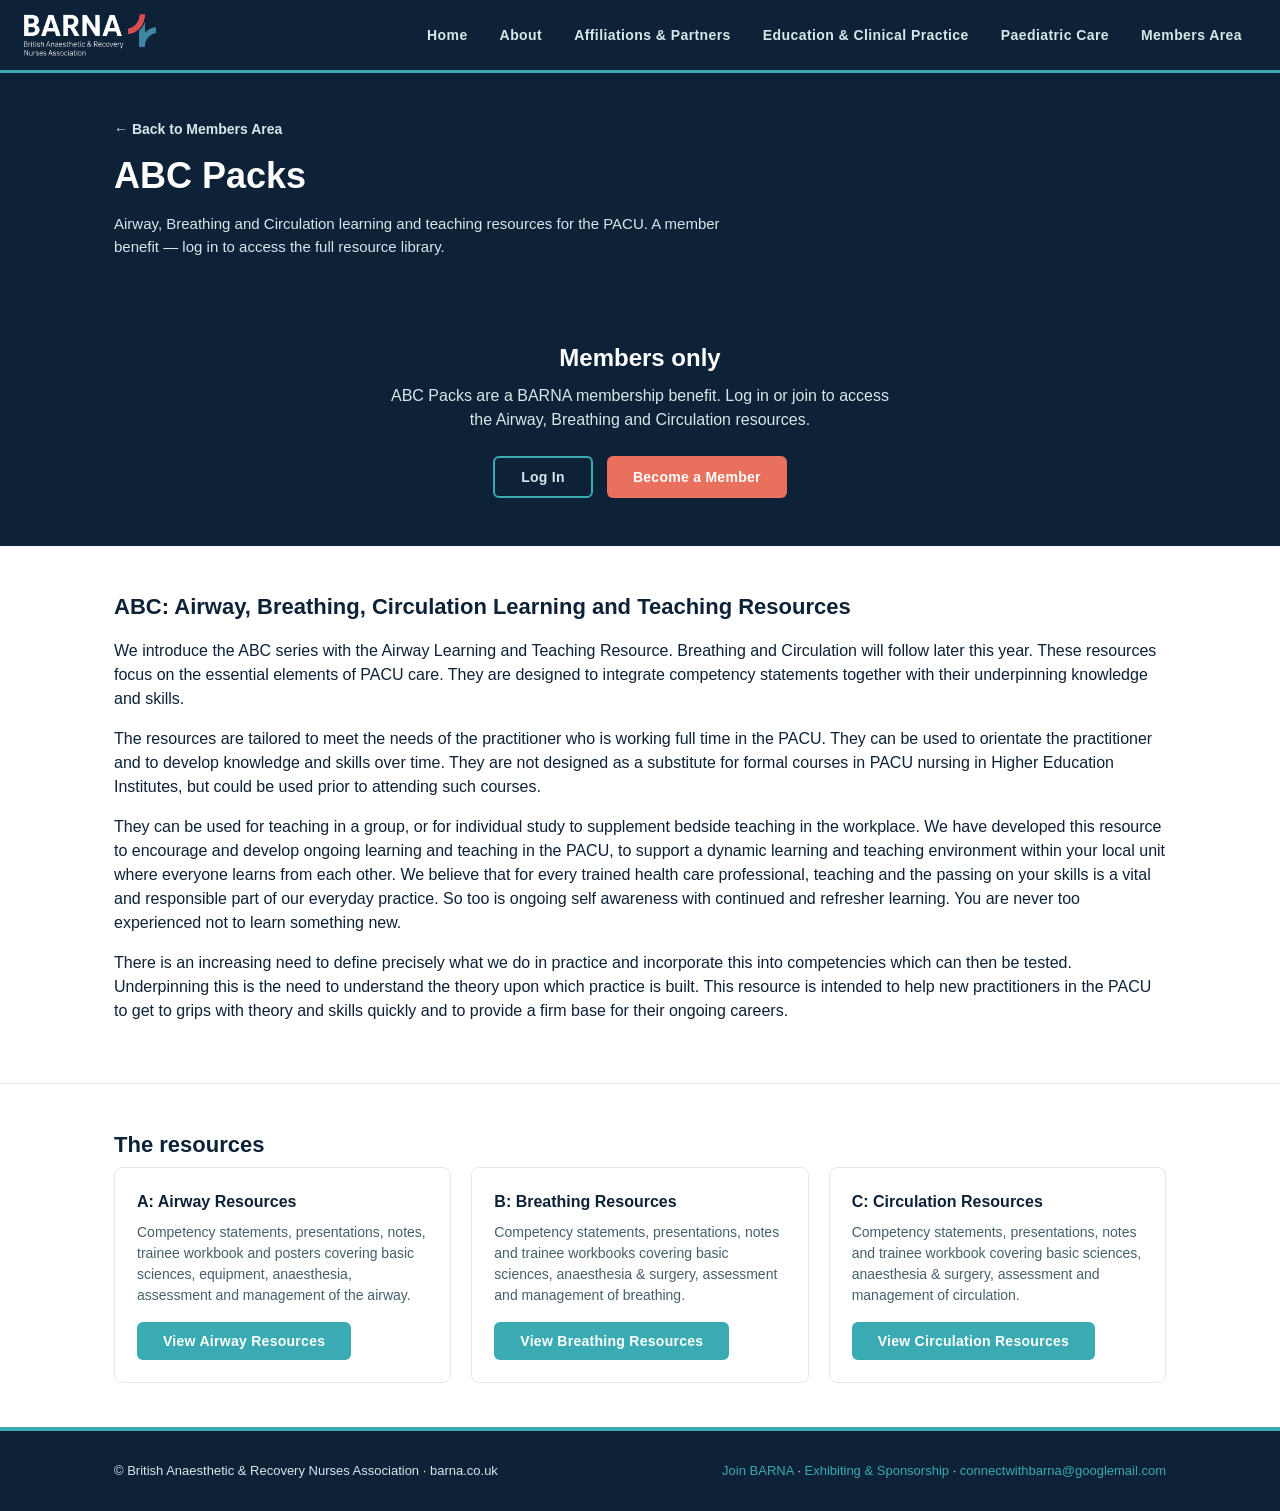
==== abc-packs.html @ 22eb6845 "Build ABC Packs, paediatric workbook and webinar archive in Members Area Migrates the remaining gate" ====
<!DOCTYPE html>
<html lang="en">
<head>
<meta charset="UTF-8">
<meta name="viewport" content="width=device-width, initial-scale=1.0">
<title>ABC Packs — BARNA</title>
<link rel="stylesheet" href="css/style.css">
<script data-memberstack-app="app_cmrummrg0005e0su88onb4fmk"
        src="https://static.memberstack.com/scripts/v2/memberstack.js"
        type="text/javascript">
</script>
</head>
<body>

<!-- ============ SHARED HEADER — paste identically at the top of every page ============ -->
<header class="site-header">
  <div class="nav-inner">
    <a class="logo-link" href="index.html">
      <img src="images/barna-logo.png" alt="BARNA — British Anaesthetic & Recovery Nurses Association">
    </a>
    <nav class="site-nav">
      <ul>
        <li><a href="index.html">Home</a></li>
        <li><a href="about.html">About</a></li>
        <li><a href="affiliations.html">Affiliations &amp; Partners</a></li>
        <li><a href="education-clinical.html">Education &amp; Clinical Practice</a></li>
        <li><a href="paediatric.html">Paediatric Care</a></li>
        <li><a href="members.html">Members Area</a></li>
      </ul>
    </nav>
  </div>
</header>
<!-- ============ END SHARED HEADER ============ -->

<section class="page-header">
  <div class="wrap">
    <p style="margin:0 0 8px;"><a href="members.html" style="color:var(--offwhite); font-weight:bold; font-size:14px;">&larr; Back to Members Area</a></p>
    <h1>ABC Packs</h1>
    <p class="lead">Airway, Breathing and Circulation learning and teaching resources for the PACU. A member benefit — log in to access the full resource library.</p>
  </div>
</section>

<!-- ============ LOGGED OUT ============ -->
<section class="cta-band" data-ms-content="!members">
  <div class="wrap">
    <h2>Members only</h2>
    <p style="color:var(--offwhite); max-width:520px; margin:0 auto 24px;">ABC Packs are a BARNA membership benefit. Log in or join to access the Airway, Breathing and Circulation resources.</p>
    <div class="cta-actions">
      <a href="#" data-ms-modal="login" data-ms-redirect="current-url" class="btn btn-outline">Log In</a>
      <a href="#" data-ms-modal="signup" data-ms-redirect="current-url" class="btn btn-coral">Become a Member</a>
    </div>
  </div>
</section>

<!-- ============ LOGGED IN ============ -->
<div data-ms-content="members">

  <section class="content-section">
    <div class="wrap">
      <h2>ABC: Airway, Breathing, Circulation Learning and Teaching Resources</h2>
      <p>We introduce the ABC series with the Airway Learning and Teaching Resource. Breathing and Circulation will follow later this year. These resources focus on the essential elements of PACU care. They are designed to integrate competency statements together with their underpinning knowledge and skills.</p>
      <p>The resources are tailored to meet the needs of the practitioner who is working full time in the PACU. They can be used to orientate the practitioner and to develop knowledge and skills over time. They are not designed as a substitute for formal courses in PACU nursing in Higher Education Institutes, but could be used prior to attending such courses.</p>
      <p>They can be used for teaching in a group, or for individual study to supplement bedside teaching in the workplace. We have developed this resource to encourage and develop ongoing learning and teaching in the PACU, to support a dynamic learning and teaching environment within your local unit where everyone learns from each other. We believe that for every trained health care professional, teaching and the passing on your skills is a vital and responsible part of our everyday practice. So too is ongoing self awareness with continued and refresher learning. You are never too experienced not to learn something new.</p>
      <p>There is an increasing need to define precisely what we do in practice and incorporate this into competencies which can then be tested. Underpinning this is the need to understand the theory upon which practice is built. This resource is intended to help new practitioners in the PACU to get to grips with theory and skills quickly and to provide a firm base for their ongoing careers.</p>
    </div>
  </section>

  <section class="content-section">
    <div class="wrap">
      <h2>The resources</h2>
      <div class="resource-grid">
        <div class="resource-card">
          <h4>A: Airway Resources</h4>
          <p>Competency statements, presentations, notes, trainee workbook and posters covering basic sciences, equipment, anaesthesia, assessment and management of the airway.</p>
          <a href="airway-grid.html" class="btn btn-teal">View Airway Resources</a>
        </div>
        <div class="resource-card">
          <h4>B: Breathing Resources</h4>
          <p>Competency statements, presentations, notes and trainee workbooks covering basic sciences, anaesthesia &amp; surgery, assessment and management of breathing.</p>
          <a href="breathing-grid.html" class="btn btn-teal">View Breathing Resources</a>
        </div>
        <div class="resource-card">
          <h4>C: Circulation Resources</h4>
          <p>Competency statements, presentations, notes and trainee workbook covering basic sciences, anaesthesia &amp; surgery, assessment and management of circulation.</p>
          <a href="circulation-grid.html" class="btn btn-teal">View Circulation Resources</a>
        </div>
      </div>
    </div>
  </section>

</div>

<!-- ============ SHARED FOOTER — paste identically at the bottom of every page ============ -->
<footer class="site-footer">
  <div class="wrap footer-inner">
    <div>&copy; British Anaesthetic &amp; Recovery Nurses Association &middot; barna.co.uk</div>
    <div>
      <a href="#" data-ms-modal="signup" data-ms-redirect="current-url">Join BARNA</a> &middot;
      <!-- EDIT: this links straight to Adela's email for exhibition/sponsorship enquiries -->
      <a href="mailto:adela@barna.co.uk">Exhibiting &amp; Sponsorship</a> &middot;
      <a href="mailto:connectwithbarna@googlemail.com">connectwithbarna@googlemail.com</a>
    </div>
  </div>
</footer>
<!-- ============ END SHARED FOOTER ============ -->

</body>
</html>
---- css/style.css ----
/* ============================================
   BARNA site — shared stylesheet
   Used by every page. Edit once here, and every
   page that links to this file updates together.
   ============================================ */

:root {
  --navy: #0D2137;
  --navy-light: #16324c;
  --teal: #3AABB2;
  --coral: #E8705C;
  --offwhite: #D4E8EA;
  --font: Calibri, "Trebuchet MS", Arial, sans-serif;
  --max-width: 1100px;
}

* { box-sizing: border-box; }

body {
  margin: 0;
  font-family: var(--font);
  background: #ffffff;
  color: var(--navy);
  line-height: 1.5;
}

img { max-width: 100%; display: block; }

a { color: inherit; text-decoration: none; }

.wrap {
  max-width: var(--max-width);
  margin: 0 auto;
  padding: 0 24px;
}

/* ---------- Top bar ---------- */
.topbar {
  background: var(--coral);
  color: #fff;
  font-size: 13px;
  letter-spacing: 0.06em;
  text-align: center;
  padding: 6px 12px;
}

/* ---------- Header / nav ---------- */
header.site-header {
  background: var(--navy);
  border-bottom: 3px solid var(--teal);
}

.nav-inner {
  display: flex;
  align-items: center;
  justify-content: space-between;
  flex-wrap: wrap;
  gap: 16px;
  padding: 14px 24px;
}

.logo-link img { height: 42px; width: auto; }

nav.site-nav ul {
  list-style: none;
  display: flex;
  flex-wrap: wrap;
  gap: 4px;
  margin: 0;
  padding: 0;
}

nav.site-nav a {
  display: inline-block;
  color: var(--offwhite);
  font-weight: bold;
  font-size: 14px;
  letter-spacing: 0.03em;
  padding: 10px 14px;
  border-radius: 4px;
  transition: background 0.15s ease;
}

nav.site-nav a:hover,
nav.site-nark a:focus-visible {
  background: rgba(255,255,255,0.1);
}

nav.site-nav a.current {
  color: #fff;
  border-bottom: 2px solid var(--coral);
}

/* ---------- Buttons ---------- */
.btn {
  display: inline-flex;
  align-items: center;
  justify-content: center;
  line-height: 1;
  padding: 12px 26px;
  border-radius: 6px;
  font-weight: bold;
  font-size: 14px;
  letter-spacing: 0.02em;
  border: none;
  cursor: pointer;
}
.btn-coral { background: var(--coral); color: #fff; }
.btn-teal  { background: var(--teal);  color: #fff; }
.btn-outline {
  background: transparent;
  color: var(--offwhite);
  border: 2px solid var(--teal);
}
.btn:hover { filter: brightness(1.08); }

/* ---------- Hero ---------- */
.hero {
  position: relative;
  background: var(--navy);
  color: #fff;
  padding: 70px 0 60px;
  overflow: hidden;
}
.hero::before {
  content: "";
  position: absolute;
  inset: 0;
  background: url("../images/skyline.jpg") center / cover;
  opacity: 0.18;
  filter: grayscale(60%) saturate(70%);
}
.hero .wrap { position: relative; z-index: 1; }
.hero-eyebrow {
  color: var(--teal);
  font-weight: bold;
  letter-spacing: 0.12em;
  font-size: 13px;
  margin-bottom: 10px;
}
.hero h1 {
  font-size: clamp(28px, 4vw, 44px);
  margin: 0 0 14px;
}
.hero p.lead {
  color: var(--offwhite);
  max-width: 640px;
  font-size: 17px;
  margin: 0 0 26px;
}
.hero .hero-actions { display: flex; gap: 12px; flex-wrap: wrap; }

/* ---------- Notices ---------- */
.notices {
  background: #F7FAFB;
  padding: 36px 0;
  border-bottom: 1px solid #e2e8ea;
}
.notice-card {
  background: var(--navy);
  color: #fff;
  border-radius: 8px;
  padding: 22px 26px;
  display: flex;
  justify-content: space-between;
  align-items: center;
  flex-wrap: wrap;
  gap: 16px;
}
.notice-card .label {
  color: var(--teal);
  font-weight: bold;
  font-size: 12px;
  letter-spacing: 0.1em;
  margin-bottom: 6px;
}
.notice-card > div > h3 { margin: 0 0 6px; font-size: 19px; color: #fff; }
.notice-card p { margin: 0; color: var(--offwhite); font-size: 14px; }

/* ---------- Section basics ---------- */
section { padding: 56px 0; }
.section-title {
  font-size: 26px;
  margin: 0 0 8px;
  color: var(--navy);
}
.section-divider {
  width: 60px;
  height: 3px;
  background: var(--coral);
  margin-bottom: 30px;
  border: none;
}

/* ---------- Stats ---------- */
.stats-grid {
  display: grid;
  grid-template-columns: repeat(4, 1fr);
  gap: 20px;
}
.stat-card {
  background: #F2F7F8;
  border-radius: 8px;
  padding: 22px;
  text-align: center;
}
.stat-card .big { font-size: 30px; font-weight: bold; color: var(--teal); }
.stat-card .small { font-size: 13px; color: var(--navy); margin-top: 4px; }

/* ---------- Resource / download cards ---------- */
.resource-grid {
  display: grid;
  grid-template-columns: repeat(auto-fit, minmax(220px, 1fr));
  gap: 20px;
}
.resource-card {
  border: 1px solid #e2e8ea;
  border-radius: 8px;
  padding: 22px;
}
.resource-card h4 { margin: 0 0 8px; }
.resource-card p { color: #45606b; font-size: 14px; margin: 0 0 16px; }

/* ---------- CTA band ---------- */
.cta-band {
  background: var(--navy);
  color: #fff;
  text-align: center;
  padding: 48px 0;
}
.cta-band h2 { margin: 0 0 8px; }
.cta-price { font-size: 20px; font-weight: bold; color: var(--offwhite); margin: 0 0 24px; }

/* ---------- Webinar archive cards (Members Area) ---------- */
.webinar-list {
  display: flex;
  flex-direction: column;
  gap: 16px;
  margin-top: 18px;
}
.webinar-card {
  border: 1px solid #e2e8ea;
  border-radius: 8px;
  padding: 20px 22px;
}
.webinar-card-head {
  display: flex;
  justify-content: space-between;
  align-items: center;
  gap: 12px;
  flex-wrap: wrap;
  margin-bottom: 10px;
}
.webinar-date {
  color: var(--teal);
  font-weight: bold;
  font-size: 12px;
  letter-spacing: 0.05em;
  text-transform: uppercase;
}
.webinar-access {
  display: inline-block;
  font-size: 11px;
  font-weight: bold;
  letter-spacing: 0.03em;
  padding: 3px 11px;
  border-radius: 999px;
  white-space: nowrap;
}
.webinar-access--done { background: #eef2f3; color: #45606b; }
.webinar-card h3 { margin: 0 0 4px; font-size: 17px; color: var(--navy); }
.webinar-speaker { color: var(--navy); font-size: 13px; font-weight: bold; margin: 0 0 10px; }
.webinar-card p { color: #45606b; font-size: 14px; margin: 0; }
.webinar-links a { color: var(--teal); font-weight: bold; font-size: 14px; margin-right: 20px; }

/* ---------- Earlier resources (secondary, plain list) ---------- */
.earlier-resources {
  margin-top: 36px;
  padding-top: 26px;
  border-top: 1px solid #e2e8ea;
}
.earlier-resources h3 { font-size: 15px; color: var(--navy); margin: 0 0 6px; }
.earlier-resources .earlier-note { font-size: 13px; color: #45606b; margin: 0 0 12px; }
.earlier-resources ul { margin: 0; padding-left: 20px; }
.earlier-resources li { color: #45606b; font-size: 14px; margin-bottom: 6px; }
.cta-benefits {
  list-style: none;
  display: inline-block;
  text-align: left;
  padding: 0;
  margin: 0 0 30px;
}
.cta-benefits li {
  position: relative;
  padding-left: 24px;
  margin-bottom: 10px;
  color: var(--offwhite);
  font-size: 15px;
}
.cta-benefits li::before {
  content: "✓";
  position: absolute;
  left: 0;
  color: var(--teal);
  font-weight: bold;
}
.cta-actions { display: flex; justify-content: center; gap: 14px; flex-wrap: wrap; }

.promo-code-line { margin: 0 0 24px; font-size: 15px; color: var(--offwhite); }
.promo-code {
  display: inline-block;
  background: var(--teal);
  color: var(--navy);
  font-weight: bold;
  letter-spacing: 0.04em;
  padding: 3px 10px;
  border-radius: 6px;
  margin: 0 2px;
}

/* ---------- Content pages (About / Education & Clinical Practice) ---------- */
.page-header {
  background: var(--navy);
  color: #fff;
  padding: 44px 0 34px;
}
.page-header h1 { margin: 0 0 10px; font-size: clamp(26px, 3.4vw, 36px); }
.page-header p.lead { color: var(--offwhite); max-width: 640px; margin: 0; font-size: 15px; }
.header-login { margin: 20px 0 0; text-align: center; }

.jump-nav {
  display: flex;
  flex-wrap: wrap;
  gap: 8px;
  margin-top: 22px;
  padding: 0;
  list-style: none;
}
.jump-nav a {
  display: inline-block;
  font-size: 13px;
  font-weight: bold;
  padding: 7px 14px;
  border-radius: 999px;
  border: 1px solid var(--teal);
  color: var(--offwhite);
}
.jump-nav a:hover { background: rgba(255,255,255,0.1); }

.content-section { padding: 44px 0; border-bottom: 1px solid #e2e8ea; }
.content-section:last-of-type { border-bottom: none; }
.content-section h2 { font-size: 22px; margin: 0 0 6px; color: var(--navy); }
.content-section h3 { font-size: 17px; margin: 28px 0 6px; color: var(--navy); }
.content-section > p { color: #45606b; font-size: 15px; max-width: 720px; }

.aims-list, .doc-list, .affiliation-list {
  list-style: none;
  padding: 0;
  margin: 16px 0 0;
  display: grid;
  gap: 10px;
}
.aims-list li, .doc-list li, .affiliation-list li {
  border: 1px solid #e2e8ea;
  border-radius: 8px;
  padding: 14px 16px;
  font-size: 14px;
  color: var(--navy);
}
.doc-list li a, .affiliation-list li a { color: var(--teal); font-weight: bold; }
.doc-list .doc-meta, .affiliation-list .affil-meta { display: block; color: #45606b; font-size: 13px; margin-top: 4px; }

.affiliation-list li { display: flex; align-items: flex-start; gap: 14px; }
.affil-badge {
  flex: none;
  width: 60px;
  height: 42px;
  border-radius: 6px;
  background: var(--navy);
  color: var(--offwhite);
  display: flex;
  align-items: center;
  justify-content: center;
  text-align: center;
  font-weight: bold;
  font-size: 12px;
  letter-spacing: 0.01em;
  line-height: 1.1;
}
.affil-body { flex: 1; }

@media (max-width: 480px) {
  .affil-badge { width: 48px; height: 36px; font-size: 11px; }
}
.affil-badge--logo {
  width: auto;
  max-width: 140px;
  background: #fff;
  border: 1px solid #e2e8ea;
  padding: 6px 10px;
}
.affil-badge--logo img { width: auto; max-width: 100%; max-height: 100%; object-fit: contain; }

.team-grid {
  display: grid;
  grid-template-columns: repeat(3, 1fr);
  gap: 4px 24px;
  margin-top: 18px;
  list-style: none;
  padding: 0;
}
.team-grid li {
  font-size: 14px;
  padding: 9px 0;
  border-bottom: 1px solid #eef2f3;
}
.team-grid .role { display: block; color: #45606b; font-size: 13px; margin-top: 2px; }

table.data-table { width: 100%; border-collapse: collapse; margin-top: 18px; font-size: 14px; }
table.data-table th, table.data-table td { text-align: left; padding: 10px 12px; border-bottom: 1px solid #e2e8ea; }
table.data-table th {
  color: var(--navy);
  font-size: 12px;
  letter-spacing: 0.05em;
  text-transform: uppercase;
}

.faq-item {
  border: 1px solid #e2e8ea;
  border-radius: 8px;
  margin-top: 12px;
  padding: 4px 16px;
}
.faq-item summary { cursor: pointer; font-weight: bold; padding: 12px 0; color: var(--navy); }
.faq-item p { margin: 0 0 14px; }

.needs-content {
  display: inline-block;
  background: #FFF3D6;
  border: 1px solid #E8C468;
  color: #7A5B12;
  font-size: 12px;
  font-weight: bold;
  letter-spacing: 0.03em;
  padding: 3px 10px;
  border-radius: 999px;
  margin: 10px 0 0;
}

@media (max-width: 720px) {
  .team-grid { grid-template-columns: 1fr 1fr; }
}
@media (max-width: 480px) {
  .team-grid { grid-template-columns: 1fr; }
}

/* ---------- Footer ---------- */
footer.site-footer {
  background: var(--navy);
  border-top: 4px solid var(--teal);
  color: var(--offwhite);
  padding: 30px 0;
  font-size: 13px;
}
.footer-inner {
  display: flex;
  justify-content: space-between;
  flex-wrap: wrap;
  gap: 10px;
}
.footer-inner a { color: var(--teal); }

/* ---------- Responsive ---------- */
@media (max-width: 720px) {
  .stats-grid { grid-template-columns: 1fr 1fr; }
  .nav-inner { flex-direction: column; align-items: flex-start; }
}
@media (max-width: 480px) {
  .stats-grid { grid-template-columns: 1fr; }
}
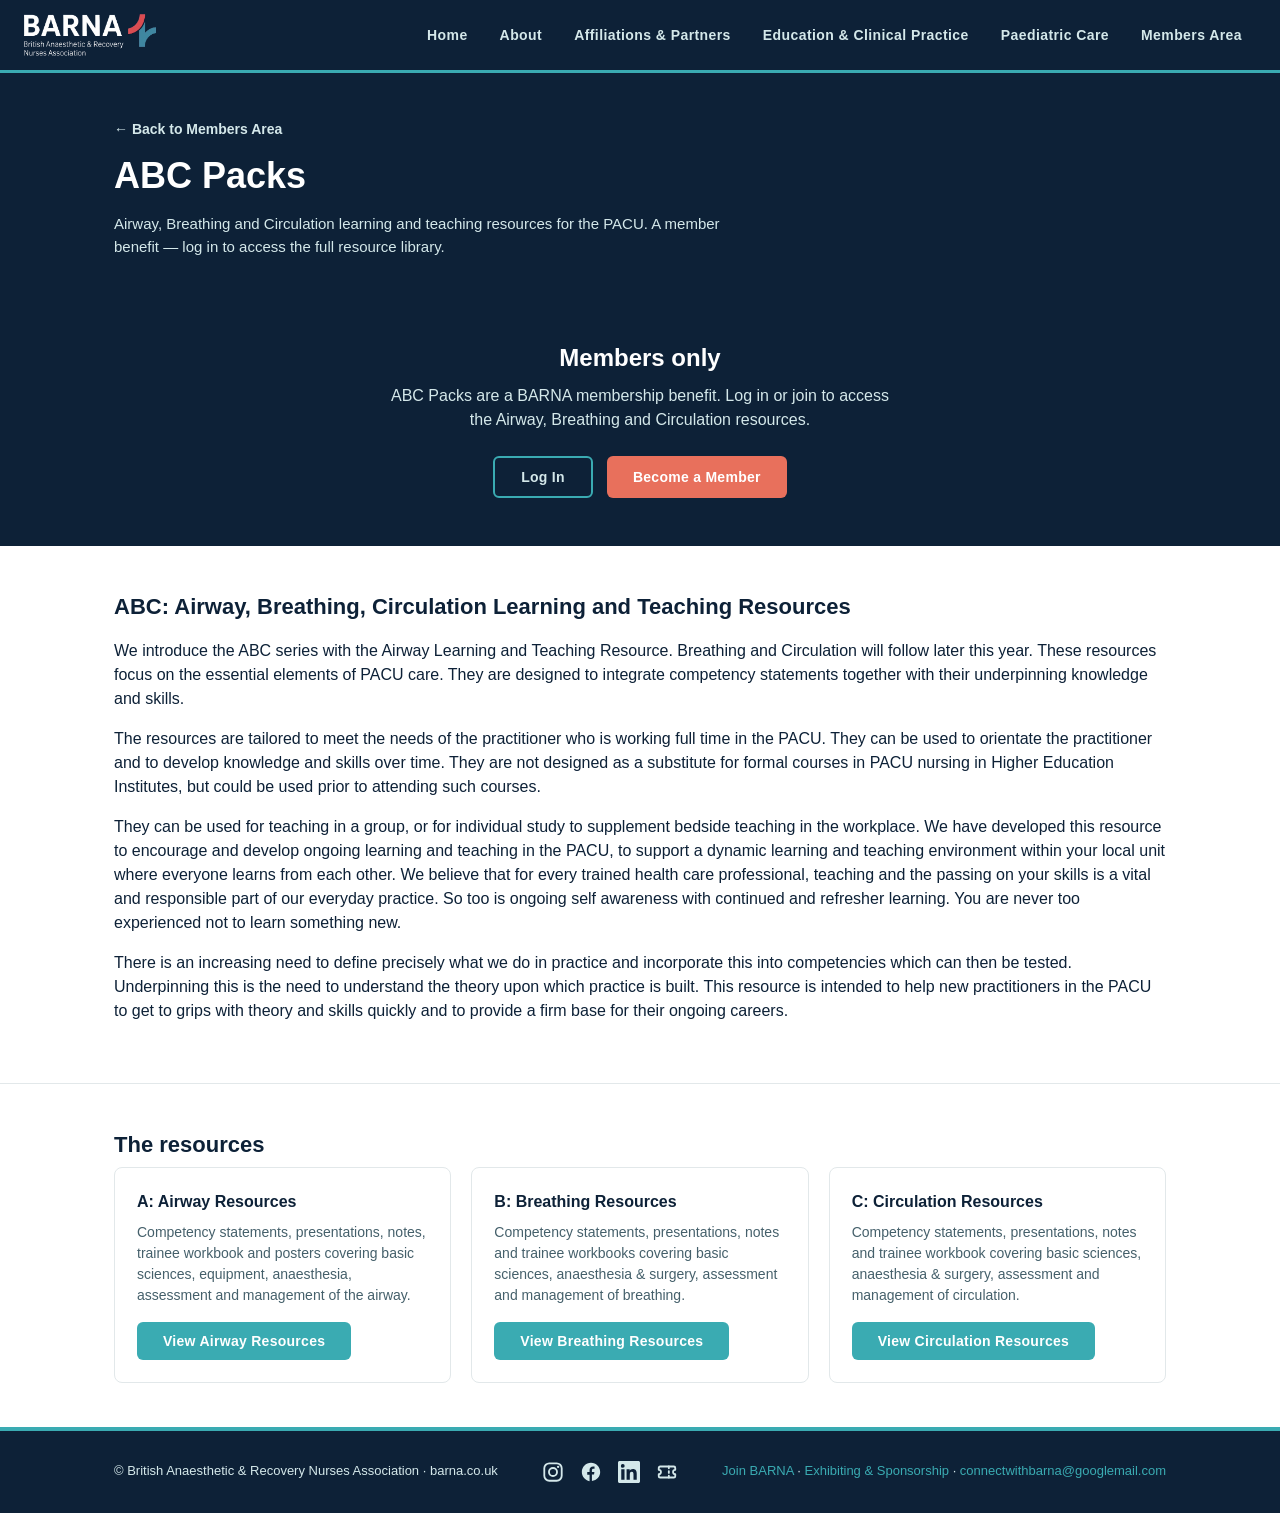
==== commit 62a2848f: "Add social links (Instagram, Facebook, LinkedIn, Eventbrite) to footer Inline SVG icons in the share" ====
--- a/abc-packs.html
+++ b/abc-packs.html
@@ -41,19 +41,19 @@
 </section>
 
 <!-- ============ LOGGED OUT ============ -->
-<section class="cta-band" data-ms-content="!members">
+<section class="cta-band" data-ms-content="!barna-members-area">
   <div class="wrap">
     <h2>Members only</h2>
     <p style="color:var(--offwhite); max-width:520px; margin:0 auto 24px;">ABC Packs are a BARNA membership benefit. Log in or join to access the Airway, Breathing and Circulation resources.</p>
     <div class="cta-actions">
       <a href="#" data-ms-modal="login" data-ms-redirect="current-url" class="btn btn-outline">Log In</a>
-      <a href="#" data-ms-modal="signup" data-ms-redirect="current-url" class="btn btn-coral">Become a Member</a>
+      <a href="#" data-ms-modal="signup" data-ms-price:add="prc_annual-barna-membership-3y5t08ng" data-ms-redirect="current-url" class="btn btn-coral">Become a Member</a>
     </div>
   </div>
 </section>
 
 <!-- ============ LOGGED IN ============ -->
-<div data-ms-content="members">
+<div data-ms-content="barna-members-area">
 
   <section class="content-section">
     <div class="wrap">
@@ -94,10 +94,39 @@
 <footer class="site-footer">
   <div class="wrap footer-inner">
     <div>&copy; British Anaesthetic &amp; Recovery Nurses Association &middot; barna.co.uk</div>
+
+    <!-- Social links — icons are inline SVG so there are no extra image files
+         to load and they inherit the brand colours from css/style.css -->
+    <div class="footer-social">
+      <a href="https://www.instagram.com/barnauknurses" target="_blank" rel="noopener" aria-label="BARNA on Instagram" title="Instagram">
+        <svg viewBox="0 0 24 24" aria-hidden="true" focusable="false" fill="none" stroke="currentColor" stroke-width="2">
+          <rect x="2.5" y="2.5" width="19" height="19" rx="5.5"/>
+          <circle cx="12" cy="12" r="4.4"/>
+          <circle cx="17.6" cy="6.4" r="1.3" fill="currentColor" stroke="none"/>
+        </svg>
+      </a>
+      <a href="https://www.facebook.com/share/1EL6rZkJUF/" target="_blank" rel="noopener" aria-label="BARNA on Facebook" title="Facebook">
+        <svg viewBox="0 0 24 24" aria-hidden="true" focusable="false" fill="currentColor">
+          <path d="M22 12.06C22 6.5 17.52 2 12 2S2 6.5 2 12.06c0 5 3.66 9.15 8.44 9.94v-7.03H7.9v-2.9h2.54V9.85c0-2.51 1.49-3.9 3.77-3.9.78 0 1.63.14 1.63.14v2.46h-1.24c-1.22 0-1.6.76-1.6 1.54v1.85h2.72l-.43 2.9h-2.29v7.03C18.34 21.21 22 17.06 22 12.06Z"/>
+        </svg>
+      </a>
+      <a href="https://www.linkedin.com/company/barna-british-anaesthetic-recovery-nurses-association/" target="_blank" rel="noopener" aria-label="BARNA on LinkedIn" title="LinkedIn">
+        <svg viewBox="0 0 24 24" aria-hidden="true" focusable="false" fill="currentColor">
+          <path d="M20.45 20.45h-3.56v-5.57c0-1.33-.03-3.04-1.85-3.04-1.86 0-2.14 1.45-2.14 2.94v5.67H9.35V9h3.41v1.56h.05c.47-.9 1.63-1.85 3.36-1.85 3.6 0 4.27 2.37 4.27 5.45v6.29ZM5.34 7.43a2.07 2.07 0 1 1 0-4.13 2.07 2.07 0 0 1 0 4.13Zm1.78 13.02H3.55V9h3.57v11.45ZM22.22 0H1.77C.79 0 0 .77 0 1.72v20.56C0 23.23.79 24 1.77 24h20.45c.98 0 1.78-.77 1.78-1.72V1.72C24 .77 23.2 0 22.22 0Z"/>
+        </svg>
+      </a>
+      <a href="https://www.eventbrite.com/o/british-anaesthetic-recovery-nurses-association-113028693951" target="_blank" rel="noopener" aria-label="BARNA events on Eventbrite" title="Eventbrite">
+        <svg viewBox="0 0 24 24" aria-hidden="true" focusable="false" fill="none" stroke="currentColor" stroke-width="2" stroke-linejoin="round">
+          <path d="M3 7.5A1.5 1.5 0 0 1 4.5 6h15A1.5 1.5 0 0 1 21 7.5v2.1a2.4 2.4 0 0 0 0 4.8v2.1a1.5 1.5 0 0 1-1.5 1.5h-15A1.5 1.5 0 0 1 3 16.5v-2.1a2.4 2.4 0 0 0 0-4.8V7.5Z"/>
+          <path d="M14 6v2M14 11v2M14 16v2" stroke-linecap="round"/>
+        </svg>
+      </a>
+    </div>
+
     <div>
-      <a href="#" data-ms-modal="signup" data-ms-redirect="current-url">Join BARNA</a> &middot;
-      <!-- EDIT: this links straight to Adela's email for exhibition/sponsorship enquiries -->
-      <a href="mailto:adela@barna.co.uk">Exhibiting &amp; Sponsorship</a> &middot;
+      <a href="#" data-ms-modal="signup" data-ms-price:add="prc_annual-barna-membership-3y5t08ng" data-ms-redirect="current-url">Join BARNA</a> &middot;
+      <!-- links straight to Adela's email for exhibition/sponsorship enquiries -->
+      <a href="mailto:danciuadela@gmail.com">Exhibiting &amp; Sponsorship</a> &middot;
       <a href="mailto:connectwithbarna@googlemail.com">connectwithbarna@googlemail.com</a>
     </div>
   </div>
--- a/css/style.css
+++ b/css/style.css
@@ -231,26 +231,7 @@
 .cta-band h2 { margin: 0 0 8px; }
 .cta-price { font-size: 20px; font-weight: bold; color: var(--offwhite); margin: 0 0 24px; }
 
-/* ---------- Webinar archive cards (Members Area) ---------- */
-.webinar-list {
-  display: flex;
-  flex-direction: column;
-  gap: 16px;
-  margin-top: 18px;
-}
-.webinar-card {
-  border: 1px solid #e2e8ea;
-  border-radius: 8px;
-  padding: 20px 22px;
-}
-.webinar-card-head {
-  display: flex;
-  justify-content: space-between;
-  align-items: center;
-  gap: 12px;
-  flex-wrap: wrap;
-  margin-bottom: 10px;
-}
+/* ---------- Webinar shared bits (Members Area) ---------- */
 .webinar-date {
   color: var(--teal);
   font-weight: bold;
@@ -258,31 +239,65 @@
   letter-spacing: 0.05em;
   text-transform: uppercase;
 }
-.webinar-access {
+.webinar-speaker { color: var(--navy); font-size: 13px; font-weight: bold; margin: 0 0 6px; }
+.webinar-links { margin-top: 8px; }
+.webinar-links a { color: var(--teal); font-weight: bold; font-size: 14px; margin-right: 20px; }
+
+/* ---------- Webinar recordings & resources (things you can watch/download) ---------- */
+.recording-list {
+  list-style: none;
+  padding: 0;
+  margin: 18px 0 0;
+  display: grid;
+  gap: 10px;
+}
+.recording-list li {
+  border: 1px solid #e2e8ea;
+  border-radius: 8px;
+  padding: 14px 16px;
+  font-size: 15px;
+  color: var(--navy);
+}
+.recording-list .recording-speaker {
+  display: block;
+  color: #45606b;
+  font-size: 13px;
+  margin-top: 2px;
+}
+
+/* ---------- Past webinar archive (collapsed by default to keep the page short) ---------- */
+.webinar-archive {
+  display: grid;
+  gap: 8px;
+  margin-top: 18px;
+}
+.webinar-archive details {
+  border: 1px solid #e2e8ea;
+  border-radius: 8px;
+  padding: 0 16px;
+}
+.webinar-archive summary {
+  cursor: pointer;
+  padding: 12px 0;
+  color: var(--navy);
+  font-size: 15px;
+  font-weight: bold;
+}
+.webinar-archive summary .webinar-date { display: block; margin-bottom: 3px; }
+.webinar-archive .archive-tag {
   display: inline-block;
+  background: var(--teal);
+  color: #fff;
   font-size: 11px;
   font-weight: bold;
   letter-spacing: 0.03em;
-  padding: 3px 11px;
+  padding: 2px 9px;
   border-radius: 999px;
+  margin-left: 6px;
   white-space: nowrap;
 }
-.webinar-access--done { background: #eef2f3; color: #45606b; }
-.webinar-card h3 { margin: 0 0 4px; font-size: 17px; color: var(--navy); }
-.webinar-speaker { color: var(--navy); font-size: 13px; font-weight: bold; margin: 0 0 10px; }
-.webinar-card p { color: #45606b; font-size: 14px; margin: 0; }
-.webinar-links a { color: var(--teal); font-weight: bold; font-size: 14px; margin-right: 20px; }
-
-/* ---------- Earlier resources (secondary, plain list) ---------- */
-.earlier-resources {
-  margin-top: 36px;
-  padding-top: 26px;
-  border-top: 1px solid #e2e8ea;
-}
-.earlier-resources h3 { font-size: 15px; color: var(--navy); margin: 0 0 6px; }
-.earlier-resources .earlier-note { font-size: 13px; color: #45606b; margin: 0 0 12px; }
-.earlier-resources ul { margin: 0; padding-left: 20px; }
-.earlier-resources li { color: #45606b; font-size: 14px; margin-bottom: 6px; }
+.webinar-archive .archive-body { padding: 0 0 14px; }
+.webinar-archive .archive-body p { color: #45606b; font-size: 14px; margin: 0; }
 .cta-benefits {
   list-style: none;
   display: inline-block;
@@ -305,6 +320,8 @@
   font-weight: bold;
 }
 .cta-actions { display: flex; justify-content: center; gap: 14px; flex-wrap: wrap; }
+.cta-student { margin: 0 0 22px; font-size: 15px; color: var(--offwhite); }
+.cta-student a { color: var(--teal); font-weight: bold; }
 
 .promo-code-line { margin: 0 0 24px; font-size: 15px; color: var(--offwhite); }
 .promo-code {
@@ -470,6 +487,28 @@
 }
 .footer-inner a { color: var(--teal); }
 
+/* Social icons — inline SVG, so they take their colour from the link */
+.footer-social {
+  display: flex;
+  align-items: center;
+  gap: 16px;
+}
+.footer-social a {
+  display: inline-flex;
+  line-height: 0;
+  color: var(--offwhite);
+  transition: color .15s ease, transform .15s ease;
+}
+.footer-social a:hover,
+.footer-social a:focus-visible {
+  color: var(--coral);
+  transform: translateY(-2px);
+}
+.footer-social svg {
+  width: 22px;
+  height: 22px;
+}
+
 /* ---------- Responsive ---------- */
 @media (max-width: 720px) {
   .stats-grid { grid-template-columns: 1fr 1fr; }
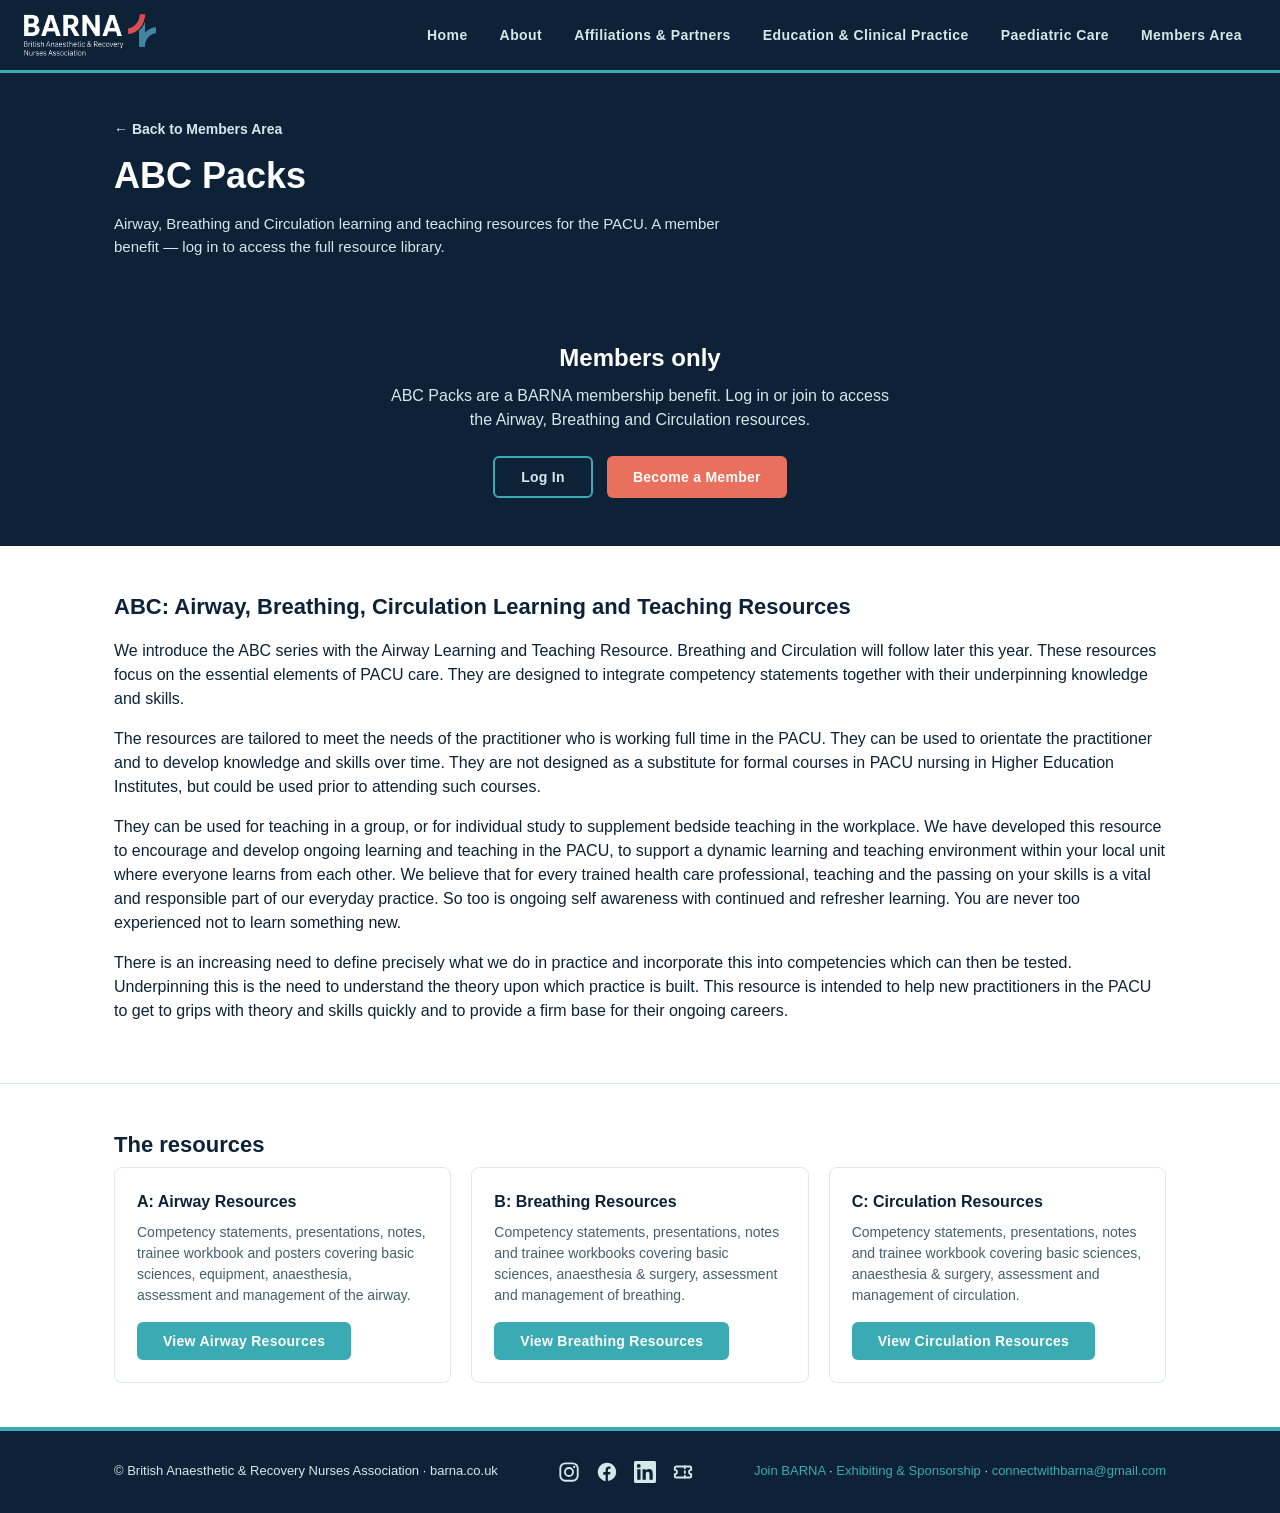
==== commit f023036f: "Add missing member-resources bullet to homepage; use gmail.com for contact address The homepage CTA " ====
--- a/abc-packs.html
+++ b/abc-packs.html
@@ -127,7 +127,7 @@
       <a href="#" data-ms-modal="signup" data-ms-price:add="prc_annual-barna-membership-3y5t08ng" data-ms-redirect="current-url">Join BARNA</a> &middot;
       <!-- links straight to Adela's email for exhibition/sponsorship enquiries -->
       <a href="mailto:danciuadela@gmail.com">Exhibiting &amp; Sponsorship</a> &middot;
-      <a href="mailto:connectwithbarna@googlemail.com">connectwithbarna@googlemail.com</a>
+      <a href="mailto:connectwithbarna@gmail.com">connectwithbarna@gmail.com</a>
     </div>
   </div>
 </footer>
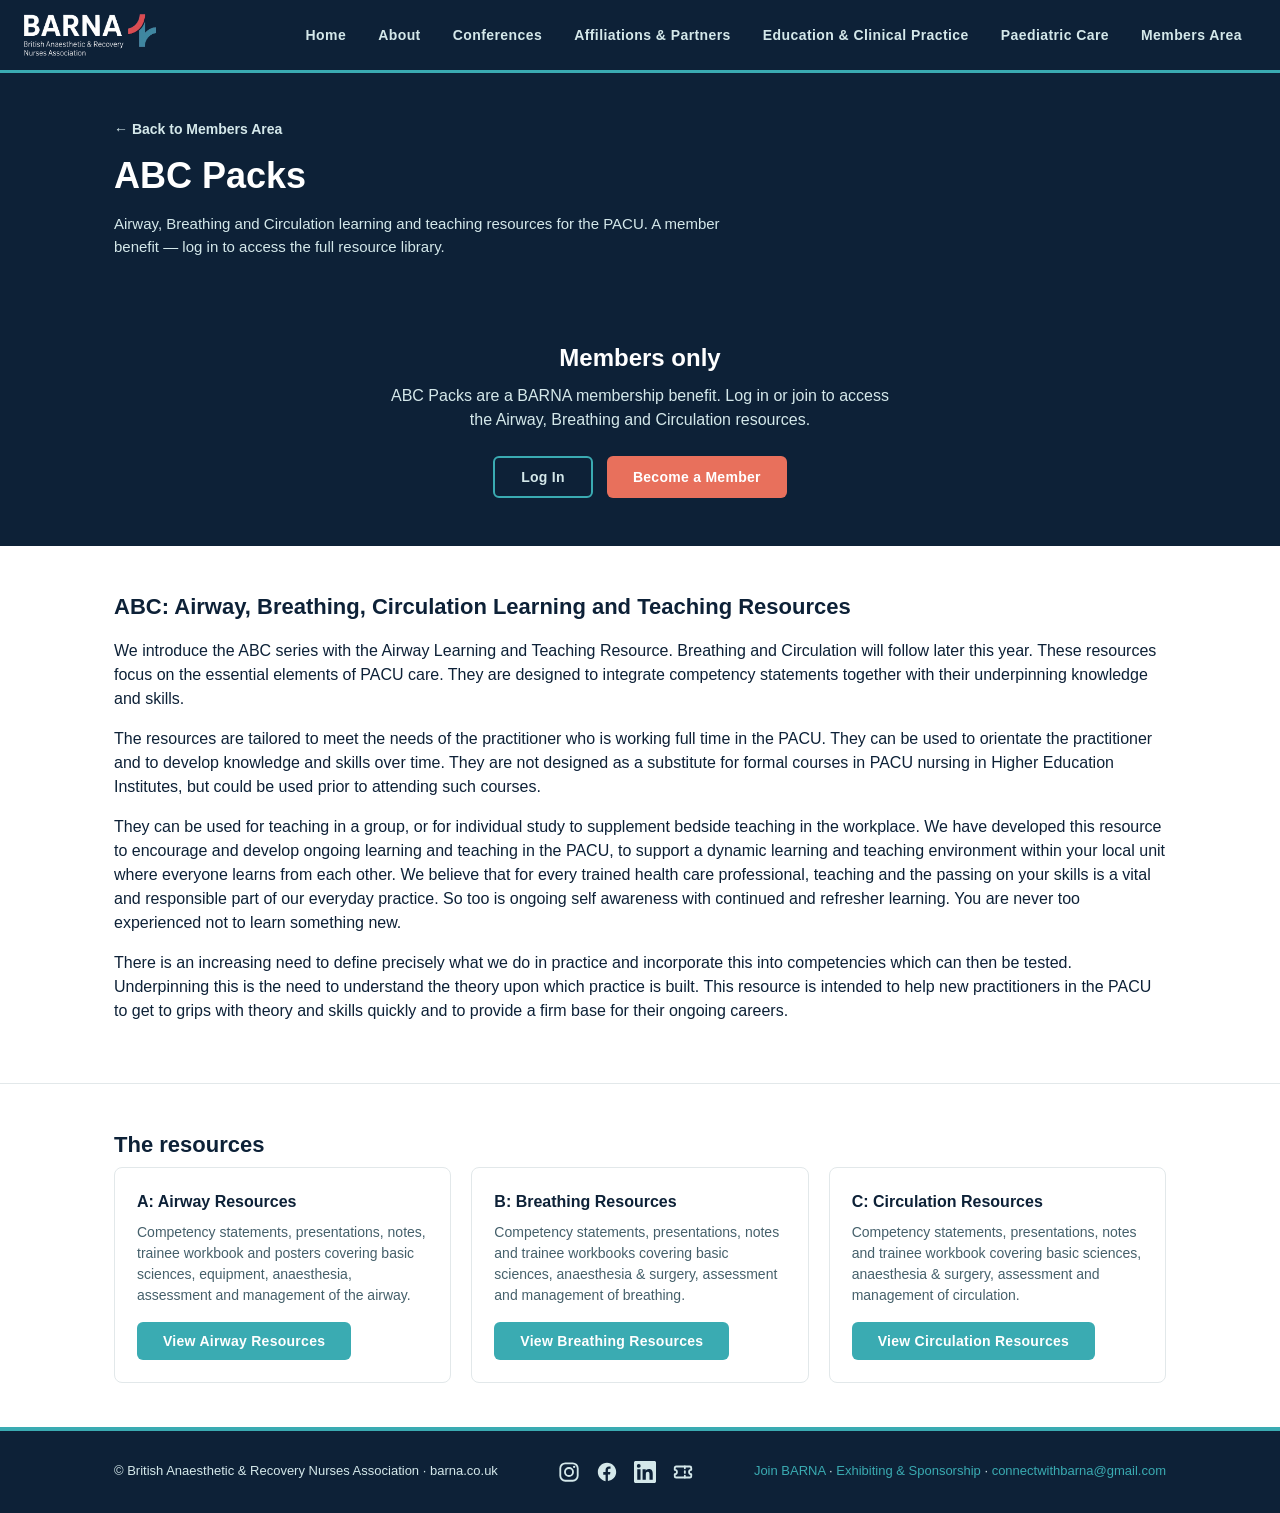
==== commit 1b82e77e: "Make Conferences its own nav section, restore About Mike's call: Conferences is a section in its own" ====
--- a/abc-packs.html
+++ b/abc-packs.html
@@ -22,6 +22,7 @@
       <ul>
         <li><a href="index.html">Home</a></li>
         <li><a href="about.html">About</a></li>
+        <li><a href="conferences.html">Conferences</a></li>
         <li><a href="affiliations.html">Affiliations &amp; Partners</a></li>
         <li><a href="education-clinical.html">Education &amp; Clinical Practice</a></li>
         <li><a href="paediatric.html">Paediatric Care</a></li>
--- a/css/style.css
+++ b/css/style.css
@@ -509,11 +509,35 @@
   height: 22px;
 }
 
+/* Conference photo galleries — conferences.html.
+   Images are pre-cropped to a consistent width on export, so the grid only
+   needs to hold them to one aspect ratio to keep the rows tidy. */
+.photo-grid {
+  display: grid;
+  grid-template-columns: repeat(auto-fill, minmax(230px, 1fr));
+  gap: 10px;
+  margin-top: 18px;
+}
+.photo-grid img {
+  display: block;
+  width: 100%;
+  aspect-ratio: 4 / 3;
+  object-fit: cover;
+  border-radius: 8px;
+}
+.photo-credit {
+  font-size: 13px;
+  color: #45606b;
+  margin-top: 10px;
+}
+
 /* ---------- Responsive ---------- */
 @media (max-width: 720px) {
   .stats-grid { grid-template-columns: 1fr 1fr; }
   .nav-inner { flex-direction: column; align-items: flex-start; }
+  .photo-grid { grid-template-columns: 1fr 1fr; }
 }
 @media (max-width: 480px) {
   .stats-grid { grid-template-columns: 1fr; }
-}
+  .photo-grid { grid-template-columns: 1fr; }
+}
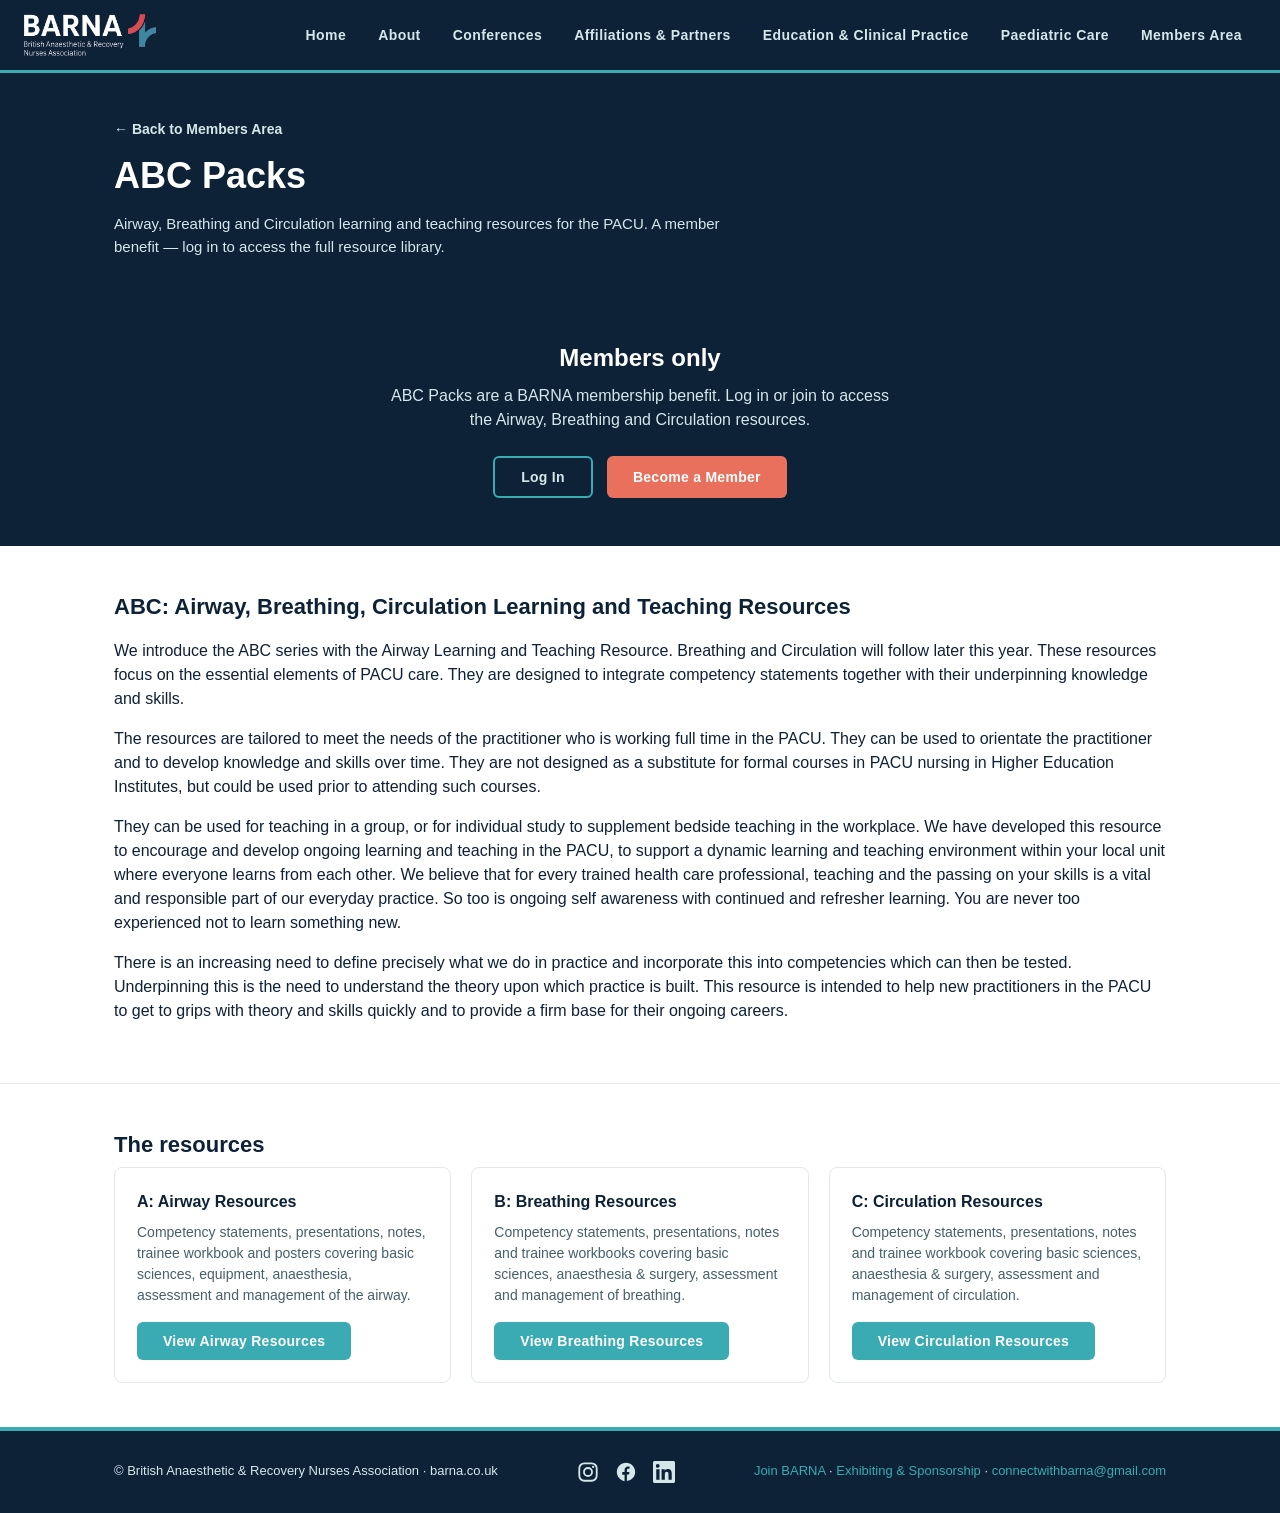
==== commit 09262117: "Remove Eventbrite from the site, archive how to put it back Webinars now run off one permanent Teams" ====
--- a/abc-packs.html
+++ b/abc-packs.html
@@ -116,12 +116,6 @@
           <path d="M20.45 20.45h-3.56v-5.57c0-1.33-.03-3.04-1.85-3.04-1.86 0-2.14 1.45-2.14 2.94v5.67H9.35V9h3.41v1.56h.05c.47-.9 1.63-1.85 3.36-1.85 3.6 0 4.27 2.37 4.27 5.45v6.29ZM5.34 7.43a2.07 2.07 0 1 1 0-4.13 2.07 2.07 0 0 1 0 4.13Zm1.78 13.02H3.55V9h3.57v11.45ZM22.22 0H1.77C.79 0 0 .77 0 1.72v20.56C0 23.23.79 24 1.77 24h20.45c.98 0 1.78-.77 1.78-1.72V1.72C24 .77 23.2 0 22.22 0Z"/>
         </svg>
       </a>
-      <a href="https://www.eventbrite.com/o/british-anaesthetic-recovery-nurses-association-113028693951" target="_blank" rel="noopener" aria-label="BARNA events on Eventbrite" title="Eventbrite">
-        <svg viewBox="0 0 24 24" aria-hidden="true" focusable="false" fill="none" stroke="currentColor" stroke-width="2" stroke-linejoin="round">
-          <path d="M3 7.5A1.5 1.5 0 0 1 4.5 6h15A1.5 1.5 0 0 1 21 7.5v2.1a2.4 2.4 0 0 0 0 4.8v2.1a1.5 1.5 0 0 1-1.5 1.5h-15A1.5 1.5 0 0 1 3 16.5v-2.1a2.4 2.4 0 0 0 0-4.8V7.5Z"/>
-          <path d="M14 6v2M14 11v2M14 16v2" stroke-linecap="round"/>
-        </svg>
-      </a>
     </div>
 
     <div>
